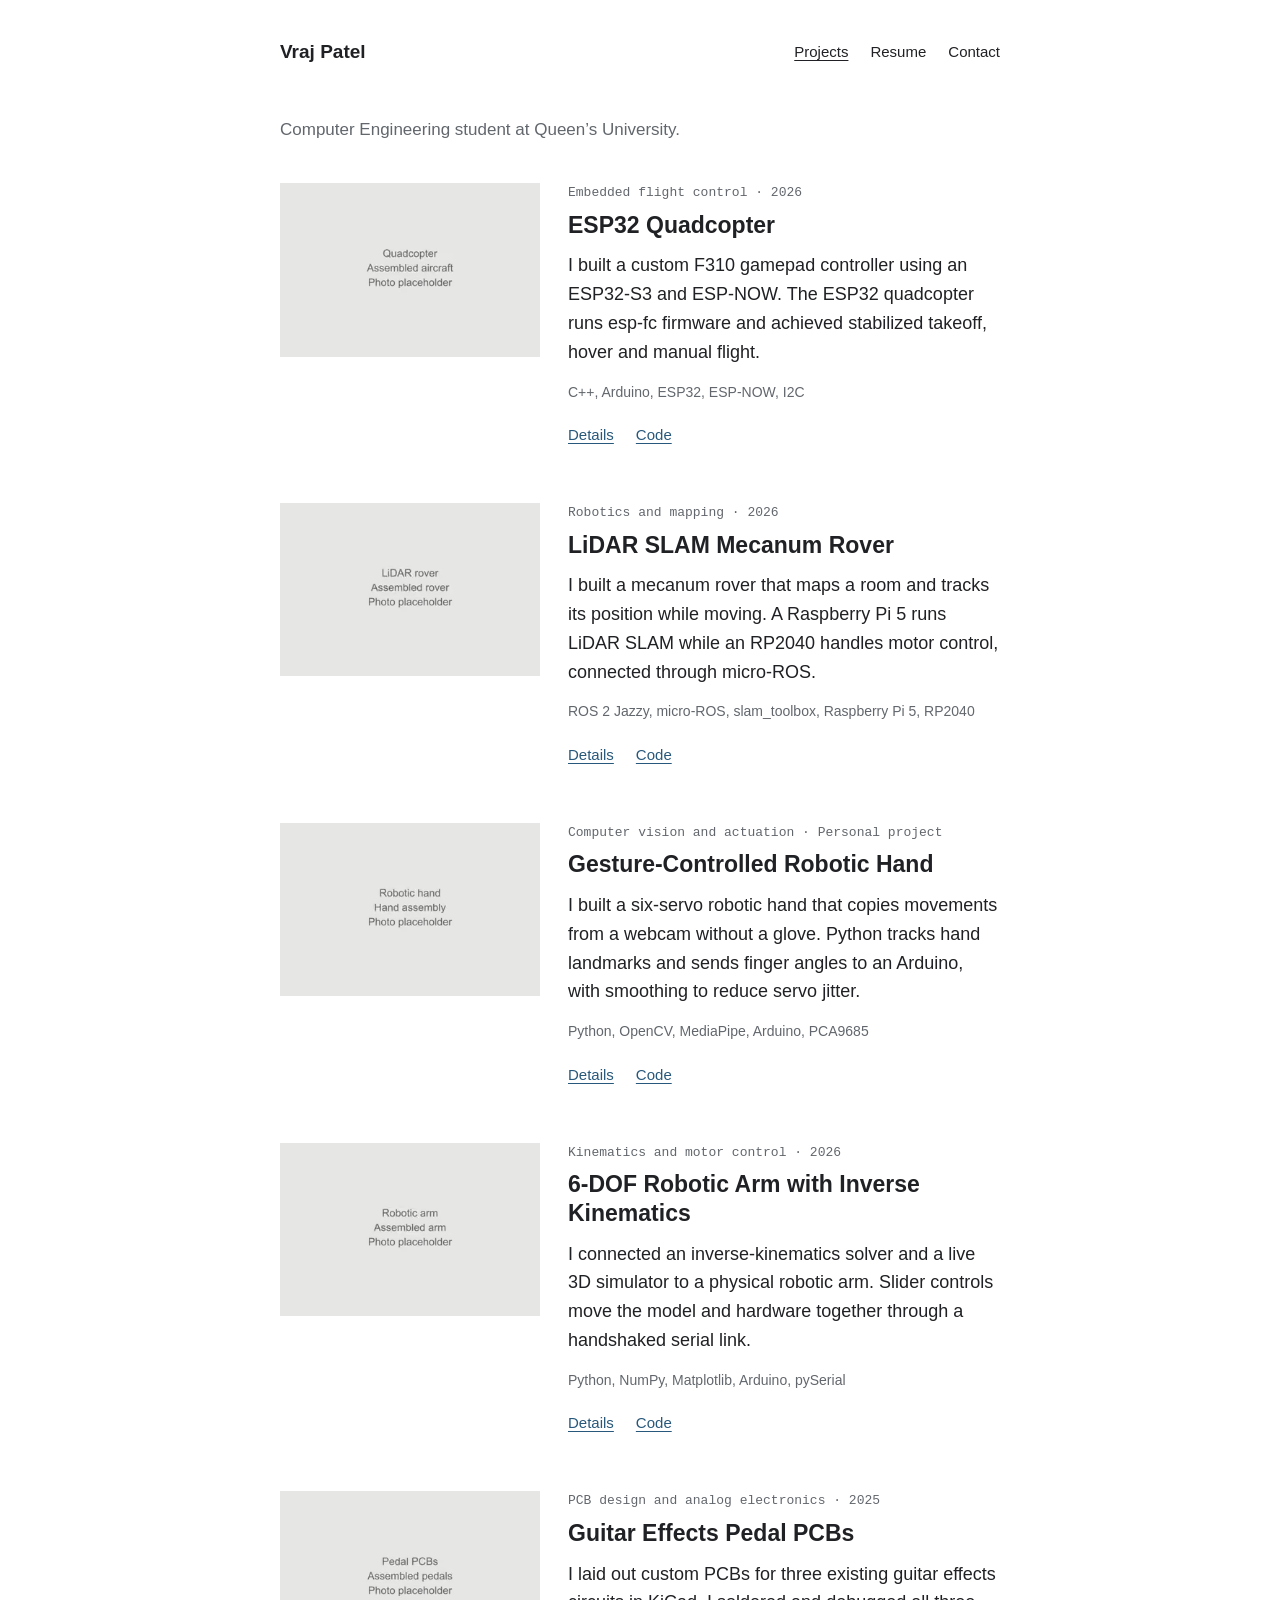
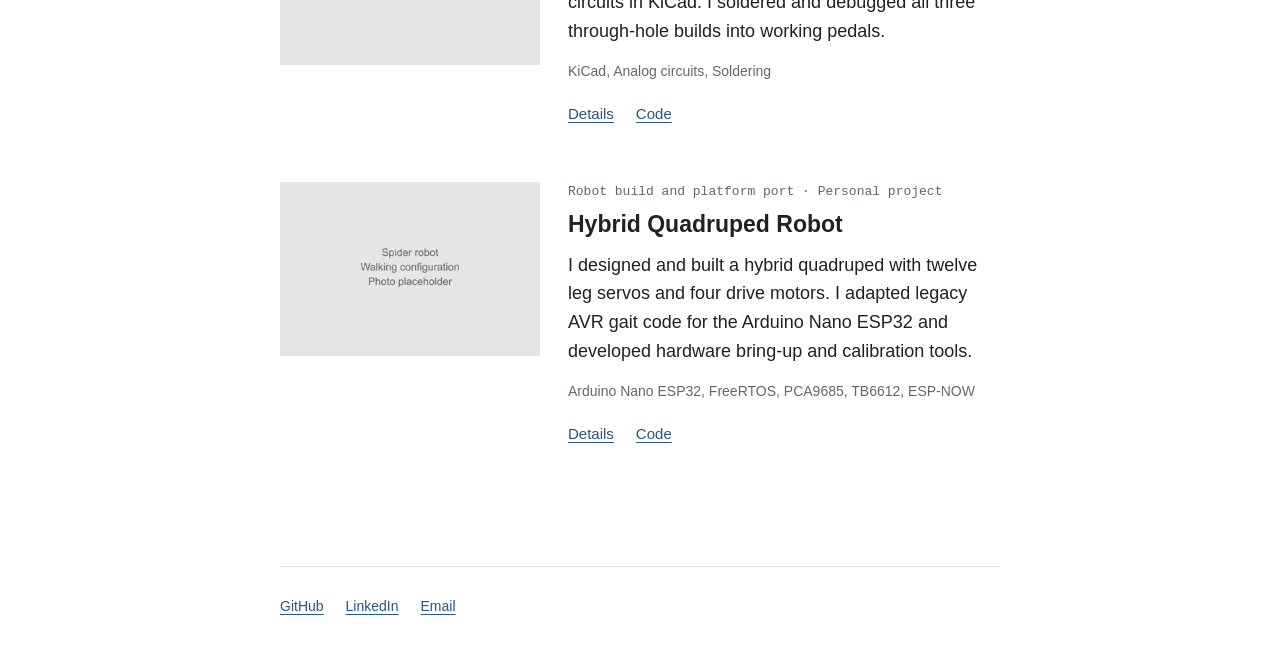
==== index.html @ 6860619d "Publish engineering portfolio and current public resume" ====
<!DOCTYPE html><html lang="en-CA"><head><meta charset="UTF-8"><meta name="viewport" content="width=device-width, initial-scale=1"><title>Projects — Vraj Patel</title><meta name="description" content="Engineering projects by Vraj Patel, a Computer Engineering student at Queen’s University: an ESP32 flight controller, LiDAR rover, robotic hand, arm and PCBs."><meta name="color-scheme" content="light"><meta name="theme-color" content="#ffffff"><link rel="canonical" href="https://originalgoodusername.github.io/"><link rel="icon" href="/favicon.svg" type="image/svg+xml"><meta property="og:type" content="website"><meta property="og:site_name" content="Vraj Patel"><meta property="og:title" content="Projects — Vraj Patel"><meta property="og:description" content="Engineering projects by Vraj Patel, a Computer Engineering student at Queen’s University: an ESP32 flight controller, LiDAR rover, robotic hand, arm and PCBs."><meta property="og:url" content="https://originalgoodusername.github.io/"><meta property="og:image" content="https://originalgoodusername.github.io/og.png"><meta property="og:image:width" content="1200"><meta property="og:image:height" content="630"><meta property="og:image:alt" content="Vraj Patel — engineering projects"><meta name="twitter:card" content="summary_large_image"><style>*{box-sizing:border-box}:root{color-scheme:light;--ink:#202124;--muted:#62676d;--link:#28587b;--line:#dedfe1}html{background:#fff}body{color:var(--ink);background:#fff;margin:0;font-family:-apple-system,BlinkMacSystemFont,Segoe UI,sans-serif;font-size:18px;line-height:1.6}h1,h2,h3,p,figure{margin:0}h1,h2,h3{font-weight:600;line-height:1.25}h1{font-size:30px}h2{font-size:24px}h3{font-size:20px}a{color:var(--link);text-underline-offset:.2em;text-decoration-thickness:1px}a:hover{text-decoration:underline}:focus-visible{outline:2px solid var(--link);outline-offset:4px}img,video,svg{max-width:100%;height:auto;display:block}button{font:inherit;cursor:pointer}.wrap{width:min(720px,100% - 40px);margin-inline:auto}.site-header{justify-content:space-between;align-items:center;gap:16px;padding-block:32px;display:flex}.name{color:var(--ink);white-space:nowrap;font-size:19px;font-weight:600;text-decoration:none}nav{gap:22px;display:flex}nav a{color:var(--ink);padding-block:8px;font-size:15px;text-decoration:none}nav a[aria-current]{text-decoration:underline}main{min-height:55vh}.intro{color:var(--muted);margin-block:12px 40px;font-size:17px}.category{color:var(--muted);font:13px/1.5 ui-monospace,SFMono-Regular,Consolas,monospace}.tools{color:var(--muted);font-size:14px;line-height:1.6}.link-list{flex-wrap:wrap;gap:8px 22px;margin:16px 0 0;padding:0;font-size:15px;list-style:none;display:flex}.link-list a{padding-block:4px;display:inline-block}.site-footer{border-top:1px solid var(--line);margin-top:64px;padding-block:24px 32px}.site-footer .link-list{margin:0;font-size:14px}.simple-page{padding-top:24px}.simple-page h1{margin-bottom:24px}.simple-page p+p{margin-top:16px}.project-header{margin-top:20px;margin-bottom:28px}.project-header .category{margin-top:12px}.project-cover{margin-bottom:36px}.project-cover img,.project-detail img{aspect-ratio:3/2;object-fit:cover;width:100%}.prose section{margin-top:32px}.prose h2{margin-bottom:12px;font-size:22px}.prose p+p{margin-top:16px}.project-detail,.project-bottom{margin-top:32px}.project-bottom p+p{margin-top:16px}.contact-list{margin:0;padding:0;list-style:none}.contact-list li+li{margin-top:16px}.contact-list a{overflow-wrap:anywhere}.skip-link{z-index:10;background:#fff;padding:8px 12px;position:fixed;top:-100px;left:12px}.skip-link:focus{top:8px}.sr-only{clip:rect(0,0,0,0);white-space:nowrap;border:0;width:1px;height:1px;padding:0;position:absolute;overflow:hidden}@media (width<=480px){body{font-size:17px}.site-header{gap:10px;padding-block:24px}nav{gap:14px}nav a{font-size:14px}.name{font-size:18px}h1{font-size:27px}}@media (width<=350px){.site-header{flex-wrap:wrap}}
.project-entry[data-astro-cid-y2vllrex]{gap:24px;padding-bottom:52px;display:grid}.project-entry[data-astro-cid-y2vllrex] img{aspect-ratio:3/2;object-fit:cover;width:100%}h2[data-astro-cid-y2vllrex]{margin-top:8px;font-size:23px}h2[data-astro-cid-y2vllrex] a[data-astro-cid-y2vllrex]{color:var(--ink);text-decoration:none}.description[data-astro-cid-y2vllrex]{margin-top:12px}.tools[data-astro-cid-y2vllrex]{margin-top:14px}@media (width>=760px){.project-entry[data-astro-cid-y2vllrex]{grid-template-columns:260px minmax(0,1fr);align-items:start;gap:28px}}
</style></head><body><a class="skip-link" href="#main">Skip to content</a><header class="site-header wrap"><a class="name" href="/">Vraj Patel</a><nav aria-label="Main navigation"><a href="/" aria-current="page">Projects</a><a href="/resume.pdf" aria-label="Resume (PDF)">Resume</a><a href="/contact/">Contact</a></nav></header><main id="main" class="wrap" tabindex="-1"><h1 class="sr-only">Projects</h1><p class="intro">Computer Engineering student at Queen’s University.</p><section aria-label="Engineering projects"><article class="project-entry" data-astro-cid-y2vllrex><picture data-astro-cid-y2vllrex="true"><source srcset="/_astro/cover.xEXewIMv_F6O52.avif 360w, /_astro/cover.xEXewIMv_ZX1Uw9.avif 600w, /_astro/cover.xEXewIMv_Z1ucxJ7.avif 900w, /_astro/cover.xEXewIMv_Z1UwIsV.avif 1200w" type="image/avif" sizes="(min-width: 760px) 260px, calc(100vw - 40px)"><source srcset="/_astro/cover.xEXewIMv_1SDtte.webp 360w, /_astro/cover.xEXewIMv_fuIR3.webp 600w, /_astro/cover.xEXewIMv_ZgESkU.webp 900w, /_astro/cover.xEXewIMv_lEM5C.webp 1200w" type="image/webp" sizes="(min-width: 760px) 260px, calc(100vw - 40px)"><img src="/_astro/cover.xEXewIMv_Z26FT4K.jpg" srcset="/_astro/cover.xEXewIMv_Z17uIzi.jpg 360w, /_astro/cover.xEXewIMv_2jxECs.jpg 600w, /_astro/cover.xEXewIMv_1Mn2pu.jpg 900w, /_astro/cover.xEXewIMv_Z1GqeWO.jpg 1200w" alt="Photo placeholder for the quadcopter assembled aircraft." sizes="(min-width: 760px) 260px, calc(100vw - 40px)" loading="eager" fetchpriority="high" data-astro-cid-y2vllrex="true" decoding="async" width="1800" height="1200"></picture><div data-astro-cid-y2vllrex><p class="category" data-astro-cid-y2vllrex>Embedded flight control · 2026</p><h2 data-astro-cid-y2vllrex><a href="/projects/quadcopter/" data-astro-cid-y2vllrex>ESP32 Quadcopter</a></h2><p class="description" data-astro-cid-y2vllrex>I built a custom F310 gamepad controller using an ESP32-S3 and ESP-NOW. The ESP32 quadcopter runs esp-fc firmware and achieved stabilized takeoff, hover and manual flight.</p><p class="tools" data-astro-cid-y2vllrex>C++, Arduino, ESP32, ESP-NOW, I2C</p><ul class="link-list" data-astro-cid-y2vllrex><li data-astro-cid-y2vllrex><a href="/projects/quadcopter/" aria-label="Details: ESP32 Quadcopter" data-astro-cid-y2vllrex>Details</a></li><li data-astro-cid-y2vllrex><a href="https://github.com/OriginalGoodUsername/esp32-quadcopter" data-astro-cid-y2vllrex>Code</a></li></ul></div></article><article class="project-entry" data-astro-cid-y2vllrex><picture data-astro-cid-y2vllrex="true"><source srcset="/_astro/cover.CMSlzIfq_ZuE9bm.avif 360w, /_astro/cover.CMSlzIfq_Z28MSMx.avif 600w, /_astro/cover.CMSlzIfq_2pdBNq.avif 900w, /_astro/cover.CMSlzIfq_2hbiJl.avif 1200w" type="image/avif" sizes="(min-width: 760px) 260px, calc(100vw - 40px)"><source srcset="/_astro/cover.CMSlzIfq_HRvcP.webp 360w, /_astro/cover.CMSlzIfq_ZUgeol.webp 600w, /_astro/cover.CMSlzIfq_Z1rqQBj.webp 900w, /_astro/cover.CMSlzIfq_ZvNjv2.webp 1200w" type="image/webp" sizes="(min-width: 760px) 260px, calc(100vw - 40px)"><img src="/_astro/cover.CMSlzIfq_26288w.jpg" srcset="/_astro/cover.CMSlzIfq_Z2igGPG.jpg 360w, /_astro/cover.CMSlzIfq_18LGm4.jpg 600w, /_astro/cover.CMSlzIfq_BB496.jpg 900w, /_astro/cover.CMSlzIfq_2vhMfs.jpg 1200w" alt="Photo placeholder for the assembled LiDAR rover." sizes="(min-width: 760px) 260px, calc(100vw - 40px)" loading="lazy" fetchpriority="auto" data-astro-cid-y2vllrex="true" decoding="async" width="1800" height="1200"></picture><div data-astro-cid-y2vllrex><p class="category" data-astro-cid-y2vllrex>Robotics and mapping · 2026</p><h2 data-astro-cid-y2vllrex><a href="/projects/lidar-rover/" data-astro-cid-y2vllrex>LiDAR SLAM Mecanum Rover</a></h2><p class="description" data-astro-cid-y2vllrex>I built a mecanum rover that maps a room and tracks its position while moving. A Raspberry Pi 5 runs LiDAR SLAM while an RP2040 handles motor control, connected through micro-ROS.</p><p class="tools" data-astro-cid-y2vllrex>ROS 2 Jazzy, micro-ROS, slam_toolbox, Raspberry Pi 5, RP2040</p><ul class="link-list" data-astro-cid-y2vllrex><li data-astro-cid-y2vllrex><a href="/projects/lidar-rover/" aria-label="Details: LiDAR SLAM Mecanum Rover" data-astro-cid-y2vllrex>Details</a></li><li data-astro-cid-y2vllrex><a href="https://github.com/OriginalGoodUsername/lidar-slam-mecanum-rover" data-astro-cid-y2vllrex>Code</a></li></ul></div></article><article class="project-entry" data-astro-cid-y2vllrex><picture data-astro-cid-y2vllrex="true"><source srcset="/_astro/cover.CqGEYqgi_oRj4t.avif 360w, /_astro/cover.CqGEYqgi_Z1egqwH.avif 600w, /_astro/cover.CqGEYqgi_Z1Kr3JF.avif 900w, /_astro/cover.CqGEYqgi_Zvc7l.avif 1200w" type="image/avif" sizes="(min-width: 760px) 260px, calc(100vw - 40px)"><source srcset="/_astro/cover.CqGEYqgi_1CoXsF.webp 360w, /_astro/cover.CqGEYqgi_ZIL8v.webp 600w, /_astro/cover.CqGEYqgi_ZwTolt.webp 900w, /_astro/cover.CqGEYqgi_2gGjrd.webp 1200w" type="image/webp" sizes="(min-width: 760px) 260px, calc(100vw - 40px)"><img src="/_astro/cover.CqGEYqgi_ZbEmIa.jpg" srcset="/_astro/cover.CqGEYqgi_Z1nJezQ.jpg 360w, /_astro/cover.CqGEYqgi_23j9BT.jpg 600w, /_astro/cover.CqGEYqgi_1w8woV.jpg 900w, /_astro/cover.CqGEYqgi_dAhnL.jpg 1200w" alt="Photo placeholder for the robotic hand assembly." sizes="(min-width: 760px) 260px, calc(100vw - 40px)" loading="lazy" fetchpriority="auto" data-astro-cid-y2vllrex="true" decoding="async" width="1800" height="1200"></picture><div data-astro-cid-y2vllrex><p class="category" data-astro-cid-y2vllrex>Computer vision and actuation · Personal project</p><h2 data-astro-cid-y2vllrex><a href="/projects/robotic-hand/" data-astro-cid-y2vllrex>Gesture-Controlled Robotic Hand</a></h2><p class="description" data-astro-cid-y2vllrex>I built a six-servo robotic hand that copies movements from a webcam without a glove. Python tracks hand landmarks and sends finger angles to an Arduino, with smoothing to reduce servo jitter.</p><p class="tools" data-astro-cid-y2vllrex>Python, OpenCV, MediaPipe, Arduino, PCA9685</p><ul class="link-list" data-astro-cid-y2vllrex><li data-astro-cid-y2vllrex><a href="/projects/robotic-hand/" aria-label="Details: Gesture-Controlled Robotic Hand" data-astro-cid-y2vllrex>Details</a></li><li data-astro-cid-y2vllrex><a href="https://github.com/OriginalGoodUsername/gesture-controlled-robotic-hand" data-astro-cid-y2vllrex>Code</a></li></ul></div></article><article class="project-entry" data-astro-cid-y2vllrex><picture data-astro-cid-y2vllrex="true"><source srcset="/_astro/cover.bcxu6qEL_1eduXu.avif 360w, /_astro/cover.bcxu6qEL_ZoUeCG.avif 600w, /_astro/cover.bcxu6qEL_ZV5QPE.avif 900w, /_astro/cover.bcxu6qEL_9g7Ju.avif 1200w" type="image/avif" sizes="(min-width: 760px) 260px, calc(100vw - 40px)"><source srcset="/_astro/cover.bcxu6qEL_2rKamG.webp 360w, /_astro/cover.bcxu6qEL_NBpKv.webp 600w, /_astro/cover.bcxu6qEL_hqMxx.webp 900w, /_astro/cover.bcxu6qEL_2qsDj3.webp 1200w" type="image/webp" sizes="(min-width: 760px) 260px, calc(100vw - 40px)"><img src="/_astro/cover.bcxu6qEL_Z1S2Qk.jpg" srcset="/_astro/cover.bcxu6qEL_Zyo2FP.jpg 360w, /_astro/cover.bcxu6qEL_Z2cwMi1.jpg 600w, /_astro/cover.bcxu6qEL_2ltIiW.jpg 900w, /_astro/cover.bcxu6qEL_nmBfB.jpg 1200w" alt="Photo placeholder for the assembled robotic arm." sizes="(min-width: 760px) 260px, calc(100vw - 40px)" loading="lazy" fetchpriority="auto" data-astro-cid-y2vllrex="true" decoding="async" width="1800" height="1200"></picture><div data-astro-cid-y2vllrex><p class="category" data-astro-cid-y2vllrex>Kinematics and motor control · 2026</p><h2 data-astro-cid-y2vllrex><a href="/projects/robotic-arm/" data-astro-cid-y2vllrex>6-DOF Robotic Arm with Inverse Kinematics</a></h2><p class="description" data-astro-cid-y2vllrex>I connected an inverse-kinematics solver and a live 3D simulator to a physical robotic arm. Slider controls move the model and hardware together through a handshaked serial link.</p><p class="tools" data-astro-cid-y2vllrex>Python, NumPy, Matplotlib, Arduino, pySerial</p><ul class="link-list" data-astro-cid-y2vllrex><li data-astro-cid-y2vllrex><a href="/projects/robotic-arm/" aria-label="Details: 6-DOF Robotic Arm with Inverse Kinematics" data-astro-cid-y2vllrex>Details</a></li><li data-astro-cid-y2vllrex><a href="https://github.com/OriginalGoodUsername/6dof-robotic-arm" data-astro-cid-y2vllrex>Code</a></li></ul></div></article><article class="project-entry" data-astro-cid-y2vllrex><picture data-astro-cid-y2vllrex="true"><source srcset="/_astro/cover.B2vKCpFu_Z1z1buW.avif 360w, /_astro/cover.B2vKCpFu_1R2cGN.avif 600w, /_astro/cover.B2vKCpFu_1kQztP.avif 900w, /_astro/cover.B2vKCpFu_ZpO0il.avif 1200w" type="image/avif" sizes="(min-width: 760px) 260px, calc(100vw - 40px)"><source srcset="/_astro/cover.B2vKCpFu_Zltw6K.webp 360w, /_astro/cover.B2vKCpFu_Z1YCgHV.webp 600w, /_astro/cover.B2vKCpFu_Z2vMSUT.webp 900w, /_astro/cover.B2vKCpFu_1Qnvgd.webp 1200w" type="image/webp" sizes="(min-width: 760px) 260px, calc(100vw - 40px)"><img src="/_astro/cover.B2vKCpFu_ZAXaTa.jpg" srcset="/_astro/cover.B2vKCpFu_1HyoDE.jpg 360w, /_astro/cover.B2vKCpFu_4pE2t.jpg 600w, /_astro/cover.B2vKCpFu_ZrJXau.jpg 900w, /_astro/cover.B2vKCpFu_ZbHvMe.jpg 1200w" alt="Photo placeholder for the assembled guitar effects pedals." sizes="(min-width: 760px) 260px, calc(100vw - 40px)" loading="lazy" fetchpriority="auto" data-astro-cid-y2vllrex="true" decoding="async" width="1800" height="1200"></picture><div data-astro-cid-y2vllrex><p class="category" data-astro-cid-y2vllrex>PCB design and analog electronics · 2025</p><h2 data-astro-cid-y2vllrex><a href="/projects/pedal-pcbs/" data-astro-cid-y2vllrex>Guitar Effects Pedal PCBs</a></h2><p class="description" data-astro-cid-y2vllrex>I laid out custom PCBs for three existing guitar effects circuits in KiCad. I soldered and debugged all three through-hole builds into working pedals.</p><p class="tools" data-astro-cid-y2vllrex>KiCad, Analog circuits, Soldering</p><ul class="link-list" data-astro-cid-y2vllrex><li data-astro-cid-y2vllrex><a href="/projects/pedal-pcbs/" aria-label="Details: Guitar Effects Pedal PCBs" data-astro-cid-y2vllrex>Details</a></li><li data-astro-cid-y2vllrex><a href="https://github.com/OriginalGoodUsername/guitar-effects-pedal-pcbs" data-astro-cid-y2vllrex>Code</a></li></ul></div></article><article class="project-entry" data-astro-cid-y2vllrex><picture data-astro-cid-y2vllrex="true"><source srcset="/_astro/cover.D2WF48aC_1Tuksg.avif 360w, /_astro/cover.D2WF48aC_glzQ5.avif 600w, /_astro/cover.D2WF48aC_ZfO2lS.avif 900w, /_astro/cover.D2WF48aC_M1cAD.avif 1200w" type="image/avif" sizes="(min-width: 760px) 260px, calc(100vw - 40px)"><source srcset="/_astro/cover.D2WF48aC_Z1Wa8Wt.webp 360w, /_astro/cover.D2WF48aC_1tSffh.webp 600w, /_astro/cover.D2WF48aC_WHC2j.webp 900w, /_astro/cover.D2WF48aC_Z20XpDJ.webp 1200w" type="image/webp" sizes="(min-width: 760px) 260px, calc(100vw - 40px)"><img src="/_astro/cover.D2WF48aC_AR1YO.jpg" srcset="/_astro/cover.D2WF48aC_6RLMV.jpg 360w, /_astro/cover.D2WF48aC_Z1wfWNf.jpg 600w, /_astro/cover.D2WF48aC_Z23qA1d.jpg 900w, /_astro/cover.D2WF48aC_117G6K.jpg 1200w" alt="Photo placeholder for the spider robot walking configuration." sizes="(min-width: 760px) 260px, calc(100vw - 40px)" loading="lazy" fetchpriority="auto" data-astro-cid-y2vllrex="true" decoding="async" width="1800" height="1200"></picture><div data-astro-cid-y2vllrex><p class="category" data-astro-cid-y2vllrex>Robot build and platform port · Personal project</p><h2 data-astro-cid-y2vllrex><a href="/projects/spider-robot/" data-astro-cid-y2vllrex>Hybrid Quadruped Robot</a></h2><p class="description" data-astro-cid-y2vllrex>I designed and built a hybrid quadruped with twelve leg servos and four drive motors. I adapted legacy AVR gait code for the Arduino Nano ESP32 and developed hardware bring-up and calibration tools.</p><p class="tools" data-astro-cid-y2vllrex>Arduino Nano ESP32, FreeRTOS, PCA9685, TB6612, ESP-NOW</p><ul class="link-list" data-astro-cid-y2vllrex><li data-astro-cid-y2vllrex><a href="/projects/spider-robot/" aria-label="Details: Hybrid Quadruped Robot" data-astro-cid-y2vllrex>Details</a></li><li data-astro-cid-y2vllrex><a href="https://github.com/OriginalGoodUsername/hybrid-quadruped-robot" data-astro-cid-y2vllrex>Code</a></li></ul></div></article></section></main><footer class="site-footer wrap"><ul class="link-list"><li><a href="https://github.com/OriginalGoodUsername">GitHub</a></li><li><a href="https://linkedin.com/in/vraj-patel-246a71277">LinkedIn</a></li><li><a href="mailto:patelvraj2020@gmail.com">Email</a></li></ul></footer></body></html>
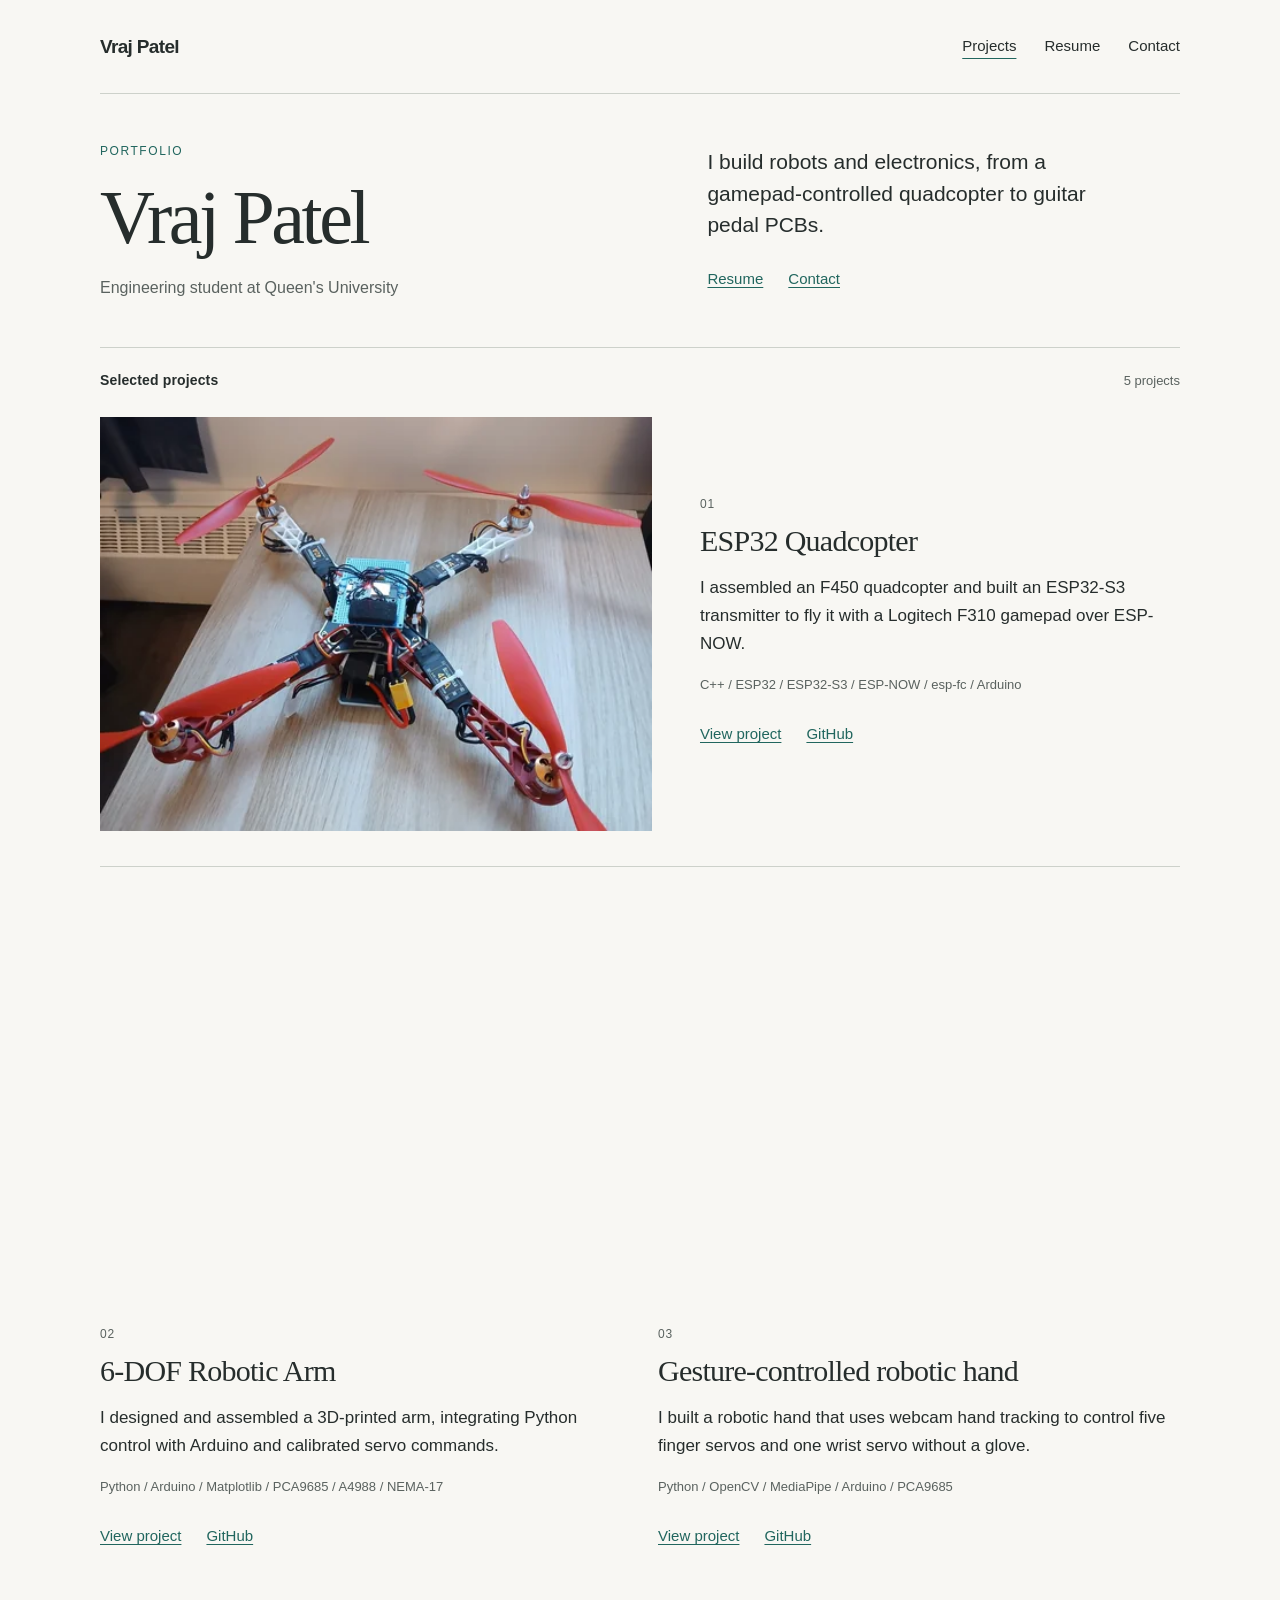
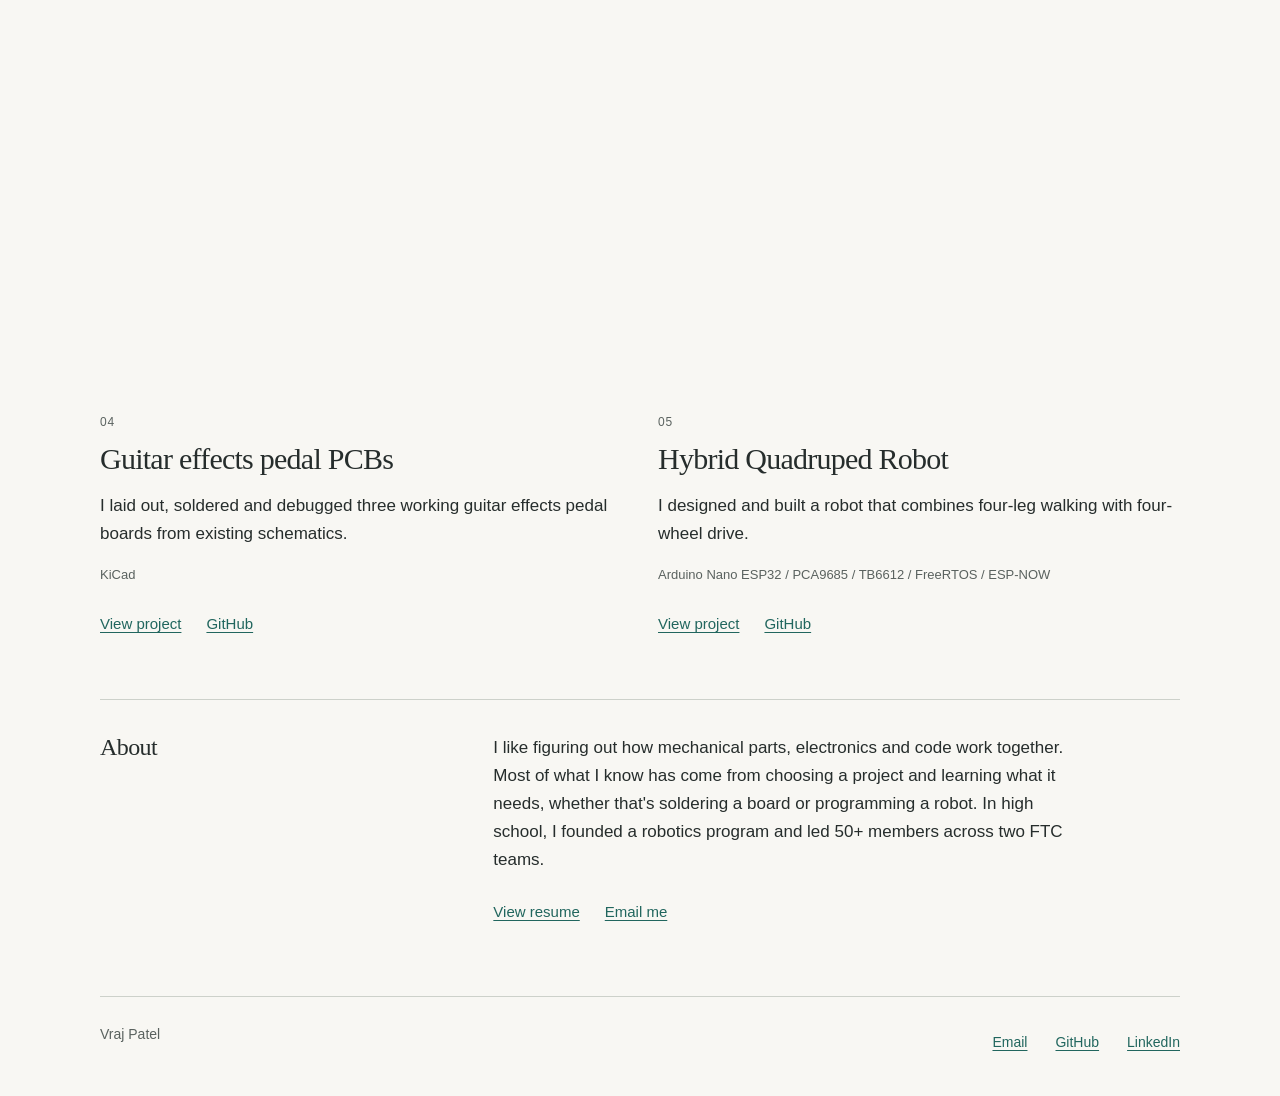
==== commit eff27380: "Rebuild engineering portfolio with project photographs and responsive pages" ====
--- a/index.html
+++ b/index.html
@@ -1,3 +1,78 @@
-<!DOCTYPE html><html lang="en-CA"><head><meta charset="UTF-8"><meta name="viewport" content="width=device-width, initial-scale=1"><title>Projects — Vraj Patel</title><meta name="description" content="Engineering projects by Vraj Patel, a Computer Engineering student at Queen’s University: an ESP32 flight controller, LiDAR rover, robotic hand, arm and PCBs."><meta name="color-scheme" content="light"><meta name="theme-color" content="#ffffff"><link rel="canonical" href="https://originalgoodusername.github.io/"><link rel="icon" href="/favicon.svg" type="image/svg+xml"><meta property="og:type" content="website"><meta property="og:site_name" content="Vraj Patel"><meta property="og:title" content="Projects — Vraj Patel"><meta property="og:description" content="Engineering projects by Vraj Patel, a Computer Engineering student at Queen’s University: an ESP32 flight controller, LiDAR rover, robotic hand, arm and PCBs."><meta property="og:url" content="https://originalgoodusername.github.io/"><meta property="og:image" content="https://originalgoodusername.github.io/og.png"><meta property="og:image:width" content="1200"><meta property="og:image:height" content="630"><meta property="og:image:alt" content="Vraj Patel — engineering projects"><meta name="twitter:card" content="summary_large_image"><style>*{box-sizing:border-box}:root{color-scheme:light;--ink:#202124;--muted:#62676d;--link:#28587b;--line:#dedfe1}html{background:#fff}body{color:var(--ink);background:#fff;margin:0;font-family:-apple-system,BlinkMacSystemFont,Segoe UI,sans-serif;font-size:18px;line-height:1.6}h1,h2,h3,p,figure{margin:0}h1,h2,h3{font-weight:600;line-height:1.25}h1{font-size:30px}h2{font-size:24px}h3{font-size:20px}a{color:var(--link);text-underline-offset:.2em;text-decoration-thickness:1px}a:hover{text-decoration:underline}:focus-visible{outline:2px solid var(--link);outline-offset:4px}img,video,svg{max-width:100%;height:auto;display:block}button{font:inherit;cursor:pointer}.wrap{width:min(720px,100% - 40px);margin-inline:auto}.site-header{justify-content:space-between;align-items:center;gap:16px;padding-block:32px;display:flex}.name{color:var(--ink);white-space:nowrap;font-size:19px;font-weight:600;text-decoration:none}nav{gap:22px;display:flex}nav a{color:var(--ink);padding-block:8px;font-size:15px;text-decoration:none}nav a[aria-current]{text-decoration:underline}main{min-height:55vh}.intro{color:var(--muted);margin-block:12px 40px;font-size:17px}.category{color:var(--muted);font:13px/1.5 ui-monospace,SFMono-Regular,Consolas,monospace}.tools{color:var(--muted);font-size:14px;line-height:1.6}.link-list{flex-wrap:wrap;gap:8px 22px;margin:16px 0 0;padding:0;font-size:15px;list-style:none;display:flex}.link-list a{padding-block:4px;display:inline-block}.site-footer{border-top:1px solid var(--line);margin-top:64px;padding-block:24px 32px}.site-footer .link-list{margin:0;font-size:14px}.simple-page{padding-top:24px}.simple-page h1{margin-bottom:24px}.simple-page p+p{margin-top:16px}.project-header{margin-top:20px;margin-bottom:28px}.project-header .category{margin-top:12px}.project-cover{margin-bottom:36px}.project-cover img,.project-detail img{aspect-ratio:3/2;object-fit:cover;width:100%}.prose section{margin-top:32px}.prose h2{margin-bottom:12px;font-size:22px}.prose p+p{margin-top:16px}.project-detail,.project-bottom{margin-top:32px}.project-bottom p+p{margin-top:16px}.contact-list{margin:0;padding:0;list-style:none}.contact-list li+li{margin-top:16px}.contact-list a{overflow-wrap:anywhere}.skip-link{z-index:10;background:#fff;padding:8px 12px;position:fixed;top:-100px;left:12px}.skip-link:focus{top:8px}.sr-only{clip:rect(0,0,0,0);white-space:nowrap;border:0;width:1px;height:1px;padding:0;position:absolute;overflow:hidden}@media (width<=480px){body{font-size:17px}.site-header{gap:10px;padding-block:24px}nav{gap:14px}nav a{font-size:14px}.name{font-size:18px}h1{font-size:27px}}@media (width<=350px){.site-header{flex-wrap:wrap}}
-.project-entry[data-astro-cid-y2vllrex]{gap:24px;padding-bottom:52px;display:grid}.project-entry[data-astro-cid-y2vllrex] img{aspect-ratio:3/2;object-fit:cover;width:100%}h2[data-astro-cid-y2vllrex]{margin-top:8px;font-size:23px}h2[data-astro-cid-y2vllrex] a[data-astro-cid-y2vllrex]{color:var(--ink);text-decoration:none}.description[data-astro-cid-y2vllrex]{margin-top:12px}.tools[data-astro-cid-y2vllrex]{margin-top:14px}@media (width>=760px){.project-entry[data-astro-cid-y2vllrex]{grid-template-columns:260px minmax(0,1fr);align-items:start;gap:28px}}
-</style></head><body><a class="skip-link" href="#main">Skip to content</a><header class="site-header wrap"><a class="name" href="/">Vraj Patel</a><nav aria-label="Main navigation"><a href="/" aria-current="page">Projects</a><a href="/resume.pdf" aria-label="Resume (PDF)">Resume</a><a href="/contact/">Contact</a></nav></header><main id="main" class="wrap" tabindex="-1"><h1 class="sr-only">Projects</h1><p class="intro">Computer Engineering student at Queen’s University.</p><section aria-label="Engineering projects"><article class="project-entry" data-astro-cid-y2vllrex><picture data-astro-cid-y2vllrex="true"><source srcset="/_astro/cover.xEXewIMv_F6O52.avif 360w, /_astro/cover.xEXewIMv_ZX1Uw9.avif 600w, /_astro/cover.xEXewIMv_Z1ucxJ7.avif 900w, /_astro/cover.xEXewIMv_Z1UwIsV.avif 1200w" type="image/avif" sizes="(min-width: 760px) 260px, calc(100vw - 40px)"><source srcset="/_astro/cover.xEXewIMv_1SDtte.webp 360w, /_astro/cover.xEXewIMv_fuIR3.webp 600w, /_astro/cover.xEXewIMv_ZgESkU.webp 900w, /_astro/cover.xEXewIMv_lEM5C.webp 1200w" type="image/webp" sizes="(min-width: 760px) 260px, calc(100vw - 40px)"><img src="/_astro/cover.xEXewIMv_Z26FT4K.jpg" srcset="/_astro/cover.xEXewIMv_Z17uIzi.jpg 360w, /_astro/cover.xEXewIMv_2jxECs.jpg 600w, /_astro/cover.xEXewIMv_1Mn2pu.jpg 900w, /_astro/cover.xEXewIMv_Z1GqeWO.jpg 1200w" alt="Photo placeholder for the quadcopter assembled aircraft." sizes="(min-width: 760px) 260px, calc(100vw - 40px)" loading="eager" fetchpriority="high" data-astro-cid-y2vllrex="true" decoding="async" width="1800" height="1200"></picture><div data-astro-cid-y2vllrex><p class="category" data-astro-cid-y2vllrex>Embedded flight control · 2026</p><h2 data-astro-cid-y2vllrex><a href="/projects/quadcopter/" data-astro-cid-y2vllrex>ESP32 Quadcopter</a></h2><p class="description" data-astro-cid-y2vllrex>I built a custom F310 gamepad controller using an ESP32-S3 and ESP-NOW. The ESP32 quadcopter runs esp-fc firmware and achieved stabilized takeoff, hover and manual flight.</p><p class="tools" data-astro-cid-y2vllrex>C++, Arduino, ESP32, ESP-NOW, I2C</p><ul class="link-list" data-astro-cid-y2vllrex><li data-astro-cid-y2vllrex><a href="/projects/quadcopter/" aria-label="Details: ESP32 Quadcopter" data-astro-cid-y2vllrex>Details</a></li><li data-astro-cid-y2vllrex><a href="https://github.com/OriginalGoodUsername/esp32-quadcopter" data-astro-cid-y2vllrex>Code</a></li></ul></div></article><article class="project-entry" data-astro-cid-y2vllrex><picture data-astro-cid-y2vllrex="true"><source srcset="/_astro/cover.CMSlzIfq_ZuE9bm.avif 360w, /_astro/cover.CMSlzIfq_Z28MSMx.avif 600w, /_astro/cover.CMSlzIfq_2pdBNq.avif 900w, /_astro/cover.CMSlzIfq_2hbiJl.avif 1200w" type="image/avif" sizes="(min-width: 760px) 260px, calc(100vw - 40px)"><source srcset="/_astro/cover.CMSlzIfq_HRvcP.webp 360w, /_astro/cover.CMSlzIfq_ZUgeol.webp 600w, /_astro/cover.CMSlzIfq_Z1rqQBj.webp 900w, /_astro/cover.CMSlzIfq_ZvNjv2.webp 1200w" type="image/webp" sizes="(min-width: 760px) 260px, calc(100vw - 40px)"><img src="/_astro/cover.CMSlzIfq_26288w.jpg" srcset="/_astro/cover.CMSlzIfq_Z2igGPG.jpg 360w, /_astro/cover.CMSlzIfq_18LGm4.jpg 600w, /_astro/cover.CMSlzIfq_BB496.jpg 900w, /_astro/cover.CMSlzIfq_2vhMfs.jpg 1200w" alt="Photo placeholder for the assembled LiDAR rover." sizes="(min-width: 760px) 260px, calc(100vw - 40px)" loading="lazy" fetchpriority="auto" data-astro-cid-y2vllrex="true" decoding="async" width="1800" height="1200"></picture><div data-astro-cid-y2vllrex><p class="category" data-astro-cid-y2vllrex>Robotics and mapping · 2026</p><h2 data-astro-cid-y2vllrex><a href="/projects/lidar-rover/" data-astro-cid-y2vllrex>LiDAR SLAM Mecanum Rover</a></h2><p class="description" data-astro-cid-y2vllrex>I built a mecanum rover that maps a room and tracks its position while moving. A Raspberry Pi 5 runs LiDAR SLAM while an RP2040 handles motor control, connected through micro-ROS.</p><p class="tools" data-astro-cid-y2vllrex>ROS 2 Jazzy, micro-ROS, slam_toolbox, Raspberry Pi 5, RP2040</p><ul class="link-list" data-astro-cid-y2vllrex><li data-astro-cid-y2vllrex><a href="/projects/lidar-rover/" aria-label="Details: LiDAR SLAM Mecanum Rover" data-astro-cid-y2vllrex>Details</a></li><li data-astro-cid-y2vllrex><a href="https://github.com/OriginalGoodUsername/lidar-slam-mecanum-rover" data-astro-cid-y2vllrex>Code</a></li></ul></div></article><article class="project-entry" data-astro-cid-y2vllrex><picture data-astro-cid-y2vllrex="true"><source srcset="/_astro/cover.CqGEYqgi_oRj4t.avif 360w, /_astro/cover.CqGEYqgi_Z1egqwH.avif 600w, /_astro/cover.CqGEYqgi_Z1Kr3JF.avif 900w, /_astro/cover.CqGEYqgi_Zvc7l.avif 1200w" type="image/avif" sizes="(min-width: 760px) 260px, calc(100vw - 40px)"><source srcset="/_astro/cover.CqGEYqgi_1CoXsF.webp 360w, /_astro/cover.CqGEYqgi_ZIL8v.webp 600w, /_astro/cover.CqGEYqgi_ZwTolt.webp 900w, /_astro/cover.CqGEYqgi_2gGjrd.webp 1200w" type="image/webp" sizes="(min-width: 760px) 260px, calc(100vw - 40px)"><img src="/_astro/cover.CqGEYqgi_ZbEmIa.jpg" srcset="/_astro/cover.CqGEYqgi_Z1nJezQ.jpg 360w, /_astro/cover.CqGEYqgi_23j9BT.jpg 600w, /_astro/cover.CqGEYqgi_1w8woV.jpg 900w, /_astro/cover.CqGEYqgi_dAhnL.jpg 1200w" alt="Photo placeholder for the robotic hand assembly." sizes="(min-width: 760px) 260px, calc(100vw - 40px)" loading="lazy" fetchpriority="auto" data-astro-cid-y2vllrex="true" decoding="async" width="1800" height="1200"></picture><div data-astro-cid-y2vllrex><p class="category" data-astro-cid-y2vllrex>Computer vision and actuation · Personal project</p><h2 data-astro-cid-y2vllrex><a href="/projects/robotic-hand/" data-astro-cid-y2vllrex>Gesture-Controlled Robotic Hand</a></h2><p class="description" data-astro-cid-y2vllrex>I built a six-servo robotic hand that copies movements from a webcam without a glove. Python tracks hand landmarks and sends finger angles to an Arduino, with smoothing to reduce servo jitter.</p><p class="tools" data-astro-cid-y2vllrex>Python, OpenCV, MediaPipe, Arduino, PCA9685</p><ul class="link-list" data-astro-cid-y2vllrex><li data-astro-cid-y2vllrex><a href="/projects/robotic-hand/" aria-label="Details: Gesture-Controlled Robotic Hand" data-astro-cid-y2vllrex>Details</a></li><li data-astro-cid-y2vllrex><a href="https://github.com/OriginalGoodUsername/gesture-controlled-robotic-hand" data-astro-cid-y2vllrex>Code</a></li></ul></div></article><article class="project-entry" data-astro-cid-y2vllrex><picture data-astro-cid-y2vllrex="true"><source srcset="/_astro/cover.bcxu6qEL_1eduXu.avif 360w, /_astro/cover.bcxu6qEL_ZoUeCG.avif 600w, /_astro/cover.bcxu6qEL_ZV5QPE.avif 900w, /_astro/cover.bcxu6qEL_9g7Ju.avif 1200w" type="image/avif" sizes="(min-width: 760px) 260px, calc(100vw - 40px)"><source srcset="/_astro/cover.bcxu6qEL_2rKamG.webp 360w, /_astro/cover.bcxu6qEL_NBpKv.webp 600w, /_astro/cover.bcxu6qEL_hqMxx.webp 900w, /_astro/cover.bcxu6qEL_2qsDj3.webp 1200w" type="image/webp" sizes="(min-width: 760px) 260px, calc(100vw - 40px)"><img src="/_astro/cover.bcxu6qEL_Z1S2Qk.jpg" srcset="/_astro/cover.bcxu6qEL_Zyo2FP.jpg 360w, /_astro/cover.bcxu6qEL_Z2cwMi1.jpg 600w, /_astro/cover.bcxu6qEL_2ltIiW.jpg 900w, /_astro/cover.bcxu6qEL_nmBfB.jpg 1200w" alt="Photo placeholder for the assembled robotic arm." sizes="(min-width: 760px) 260px, calc(100vw - 40px)" loading="lazy" fetchpriority="auto" data-astro-cid-y2vllrex="true" decoding="async" width="1800" height="1200"></picture><div data-astro-cid-y2vllrex><p class="category" data-astro-cid-y2vllrex>Kinematics and motor control · 2026</p><h2 data-astro-cid-y2vllrex><a href="/projects/robotic-arm/" data-astro-cid-y2vllrex>6-DOF Robotic Arm with Inverse Kinematics</a></h2><p class="description" data-astro-cid-y2vllrex>I connected an inverse-kinematics solver and a live 3D simulator to a physical robotic arm. Slider controls move the model and hardware together through a handshaked serial link.</p><p class="tools" data-astro-cid-y2vllrex>Python, NumPy, Matplotlib, Arduino, pySerial</p><ul class="link-list" data-astro-cid-y2vllrex><li data-astro-cid-y2vllrex><a href="/projects/robotic-arm/" aria-label="Details: 6-DOF Robotic Arm with Inverse Kinematics" data-astro-cid-y2vllrex>Details</a></li><li data-astro-cid-y2vllrex><a href="https://github.com/OriginalGoodUsername/6dof-robotic-arm" data-astro-cid-y2vllrex>Code</a></li></ul></div></article><article class="project-entry" data-astro-cid-y2vllrex><picture data-astro-cid-y2vllrex="true"><source srcset="/_astro/cover.B2vKCpFu_Z1z1buW.avif 360w, /_astro/cover.B2vKCpFu_1R2cGN.avif 600w, /_astro/cover.B2vKCpFu_1kQztP.avif 900w, /_astro/cover.B2vKCpFu_ZpO0il.avif 1200w" type="image/avif" sizes="(min-width: 760px) 260px, calc(100vw - 40px)"><source srcset="/_astro/cover.B2vKCpFu_Zltw6K.webp 360w, /_astro/cover.B2vKCpFu_Z1YCgHV.webp 600w, /_astro/cover.B2vKCpFu_Z2vMSUT.webp 900w, /_astro/cover.B2vKCpFu_1Qnvgd.webp 1200w" type="image/webp" sizes="(min-width: 760px) 260px, calc(100vw - 40px)"><img src="/_astro/cover.B2vKCpFu_ZAXaTa.jpg" srcset="/_astro/cover.B2vKCpFu_1HyoDE.jpg 360w, /_astro/cover.B2vKCpFu_4pE2t.jpg 600w, /_astro/cover.B2vKCpFu_ZrJXau.jpg 900w, /_astro/cover.B2vKCpFu_ZbHvMe.jpg 1200w" alt="Photo placeholder for the assembled guitar effects pedals." sizes="(min-width: 760px) 260px, calc(100vw - 40px)" loading="lazy" fetchpriority="auto" data-astro-cid-y2vllrex="true" decoding="async" width="1800" height="1200"></picture><div data-astro-cid-y2vllrex><p class="category" data-astro-cid-y2vllrex>PCB design and analog electronics · 2025</p><h2 data-astro-cid-y2vllrex><a href="/projects/pedal-pcbs/" data-astro-cid-y2vllrex>Guitar Effects Pedal PCBs</a></h2><p class="description" data-astro-cid-y2vllrex>I laid out custom PCBs for three existing guitar effects circuits in KiCad. I soldered and debugged all three through-hole builds into working pedals.</p><p class="tools" data-astro-cid-y2vllrex>KiCad, Analog circuits, Soldering</p><ul class="link-list" data-astro-cid-y2vllrex><li data-astro-cid-y2vllrex><a href="/projects/pedal-pcbs/" aria-label="Details: Guitar Effects Pedal PCBs" data-astro-cid-y2vllrex>Details</a></li><li data-astro-cid-y2vllrex><a href="https://github.com/OriginalGoodUsername/guitar-effects-pedal-pcbs" data-astro-cid-y2vllrex>Code</a></li></ul></div></article><article class="project-entry" data-astro-cid-y2vllrex><picture data-astro-cid-y2vllrex="true"><source srcset="/_astro/cover.D2WF48aC_1Tuksg.avif 360w, /_astro/cover.D2WF48aC_glzQ5.avif 600w, /_astro/cover.D2WF48aC_ZfO2lS.avif 900w, /_astro/cover.D2WF48aC_M1cAD.avif 1200w" type="image/avif" sizes="(min-width: 760px) 260px, calc(100vw - 40px)"><source srcset="/_astro/cover.D2WF48aC_Z1Wa8Wt.webp 360w, /_astro/cover.D2WF48aC_1tSffh.webp 600w, /_astro/cover.D2WF48aC_WHC2j.webp 900w, /_astro/cover.D2WF48aC_Z20XpDJ.webp 1200w" type="image/webp" sizes="(min-width: 760px) 260px, calc(100vw - 40px)"><img src="/_astro/cover.D2WF48aC_AR1YO.jpg" srcset="/_astro/cover.D2WF48aC_6RLMV.jpg 360w, /_astro/cover.D2WF48aC_Z1wfWNf.jpg 600w, /_astro/cover.D2WF48aC_Z23qA1d.jpg 900w, /_astro/cover.D2WF48aC_117G6K.jpg 1200w" alt="Photo placeholder for the spider robot walking configuration." sizes="(min-width: 760px) 260px, calc(100vw - 40px)" loading="lazy" fetchpriority="auto" data-astro-cid-y2vllrex="true" decoding="async" width="1800" height="1200"></picture><div data-astro-cid-y2vllrex><p class="category" data-astro-cid-y2vllrex>Robot build and platform port · Personal project</p><h2 data-astro-cid-y2vllrex><a href="/projects/spider-robot/" data-astro-cid-y2vllrex>Hybrid Quadruped Robot</a></h2><p class="description" data-astro-cid-y2vllrex>I designed and built a hybrid quadruped with twelve leg servos and four drive motors. I adapted legacy AVR gait code for the Arduino Nano ESP32 and developed hardware bring-up and calibration tools.</p><p class="tools" data-astro-cid-y2vllrex>Arduino Nano ESP32, FreeRTOS, PCA9685, TB6612, ESP-NOW</p><ul class="link-list" data-astro-cid-y2vllrex><li data-astro-cid-y2vllrex><a href="/projects/spider-robot/" aria-label="Details: Hybrid Quadruped Robot" data-astro-cid-y2vllrex>Details</a></li><li data-astro-cid-y2vllrex><a href="https://github.com/OriginalGoodUsername/hybrid-quadruped-robot" data-astro-cid-y2vllrex>Code</a></li></ul></div></article></section></main><footer class="site-footer wrap"><ul class="link-list"><li><a href="https://github.com/OriginalGoodUsername">GitHub</a></li><li><a href="https://linkedin.com/in/vraj-patel-246a71277">LinkedIn</a></li><li><a href="mailto:patelvraj2020@gmail.com">Email</a></li></ul></footer></body></html>+<!doctype html>
+<html lang="en">
+<head>
+<meta charset="utf-8">
+<meta name="viewport" content="width=device-width, initial-scale=1">
+<title>Vraj Patel | Engineering portfolio</title>
+<meta name="description" content="I build robots and electronics, from a gamepad-controlled quadcopter to guitar pedal PCBs.">
+<link rel="canonical" href="https://originalgoodusername.github.io/">
+<meta name="theme-color" content="#f8f7f3">
+<meta property="og:type" content="website">
+<meta property="og:site_name" content="Vraj Patel">
+<meta property="og:title" content="Vraj Patel | Engineering portfolio">
+<meta property="og:description" content="I build robots and electronics, from a gamepad-controlled quadcopter to guitar pedal PCBs.">
+<meta property="og:url" content="https://originalgoodusername.github.io/">
+<meta property="og:image" content="https://originalgoodusername.github.io/media/social.jpg">
+<meta property="og:image:width" content="1200">
+<meta property="og:image:height" content="900">
+<meta property="og:image:alt" content="Overhead view of a quadcopter with red propellers, red and white arms, and exposed central electronics on a table.">
+<meta name="twitter:card" content="summary_large_image">
+<meta name="twitter:title" content="Vraj Patel | Engineering portfolio">
+<meta name="twitter:description" content="I build robots and electronics, from a gamepad-controlled quadcopter to guitar pedal PCBs.">
+<meta name="twitter:image" content="https://originalgoodusername.github.io/media/social.jpg">
+<meta name="twitter:image:alt" content="Overhead view of a quadcopter with red propellers, red and white arms, and exposed central electronics on a table.">
+<link rel="icon" href="/favicon.svg" type="image/svg+xml">
+<link rel="stylesheet" href="/styles.css">
+</head>
+<body>
+<a class="skip-link" href="#main">Skip to content</a>
+<header class="site-header wrap">
+<a href="/" class="wordmark">Vraj Patel</a>
+<nav aria-label="Main navigation"><a href="/#projects" aria-current="page">Projects</a><a href="/resume/">Resume</a><a href="/contact/">Contact</a></nav>
+</header>
+<main id="main" class="wrap" tabindex="-1"><section class="intro" aria-labelledby="name"><div><p class="eyebrow">Portfolio</p>
+<h1 id="name">Vraj Patel</h1><p class="role">Engineering student at Queen&#x27;s University</p></div>
+<div class="intro-copy"><p>I build robots and electronics, from a gamepad-controlled quadcopter to guitar pedal PCBs.</p><div class="text-links"><a href="/resume/">Resume</a><a href="/contact/">Contact</a></div></div></section>
+<section id="projects" aria-labelledby="projects-title"><div class="section-heading"><h2 id="projects-title">Selected projects</h2><span>5 projects</span></div>
+<div class="project-grid"><article class="project-card featured">
+<a class="photo-link" href="/projects/quadcopter/" aria-label="View project: ESP32 Quadcopter">
+<img src="/media/photo_02-800.webp" srcset="/media/photo_02-480.webp 480w, /media/photo_02-800.webp 800w, /media/photo_02-1200.webp 1200w, /media/photo_02.webp 1600w" sizes="(max-width: 700px) calc(100vw - 40px), (max-width: 1160px) calc((100vw - 80px) / 2), 540px" width="1600" height="1200" alt="Overhead view of a quadcopter with red propellers, red and white arms, and exposed central electronics on a table." loading="eager" fetchpriority="high" decoding="async"></a>
+<div class="project-info"><span class="project-number" aria-hidden="true">01</span>
+<h3><a href="/projects/quadcopter/">ESP32 Quadcopter</a></h3><p>I assembled an F450 quadcopter and built an ESP32-S3 transmitter to fly it with a Logitech F310 gamepad over ESP-NOW.</p>
+<p class="tools-line">C++ / ESP32 / ESP32-S3 / ESP-NOW / esp-fc / Arduino</p>
+<div class="text-links"><a href="/projects/quadcopter/" aria-label="View project: ESP32 Quadcopter">View project</a><a href="https://github.com/OriginalGoodUsername/esp32-quadcopter" aria-label="ESP32 Quadcopter on GitHub">GitHub</a></div>
+</div></article><article class="project-card ">
+<a class="photo-link" href="/projects/robotic-arm/" aria-label="View project: 6-DOF Robotic Arm">
+<img src="/media/photo_10-800.webp" srcset="/media/photo_10-480.webp 480w, /media/photo_10-800.webp 800w, /media/photo_10-1200.webp 1200w, /media/photo_10.webp 1600w" sizes="(max-width: 700px) calc(100vw - 40px), (max-width: 1160px) calc((100vw - 80px) / 2), 540px" width="1600" height="1200" alt="Assembled blue robotic arm on a black base, with its gripper holding a black object and wired electronics alongside." loading="lazy" decoding="async"></a>
+<div class="project-info"><span class="project-number" aria-hidden="true">02</span>
+<h3><a href="/projects/robotic-arm/">6-DOF Robotic Arm</a></h3><p>I designed and assembled a 3D-printed arm, integrating Python control with Arduino and calibrated servo commands.</p>
+<p class="tools-line">Python / Arduino / Matplotlib / PCA9685 / A4988 / NEMA-17</p>
+<div class="text-links"><a href="/projects/robotic-arm/" aria-label="View project: 6-DOF Robotic Arm">View project</a><a href="https://github.com/OriginalGoodUsername/6dof-robotic-arm" aria-label="6-DOF Robotic Arm on GitHub">GitHub</a></div>
+</div></article><article class="project-card ">
+<a class="photo-link" href="/projects/robotic-hand/" aria-label="View project: Gesture-controlled robotic hand">
+<img src="/media/photo_12-800.webp" srcset="/media/photo_12-480.webp 480w, /media/photo_12-800.webp 800w, /media/photo_12-1200.webp 1200w, /media/photo_12.webp 1600w" sizes="(max-width: 700px) calc(100vw - 40px), (max-width: 1160px) calc((100vw - 80px) / 2), 540px" width="1600" height="1200" alt="Purple robotic hand with exposed wiring beside a laptop showing a webcam hand view overlaid with landmark dots and lines." loading="lazy" decoding="async"></a>
+<div class="project-info"><span class="project-number" aria-hidden="true">03</span>
+<h3><a href="/projects/robotic-hand/">Gesture-controlled robotic hand</a></h3><p>I built a robotic hand that uses webcam hand tracking to control five finger servos and one wrist servo without a glove.</p>
+<p class="tools-line">Python / OpenCV / MediaPipe / Arduino / PCA9685</p>
+<div class="text-links"><a href="/projects/robotic-hand/" aria-label="View project: Gesture-controlled robotic hand">View project</a><a href="https://github.com/OriginalGoodUsername/gesture-controlled-robotic-hand" aria-label="Gesture-controlled robotic hand on GitHub">GitHub</a></div>
+</div></article><article class="project-card ">
+<a class="photo-link" href="/projects/pedal-pcbs/" aria-label="View project: Guitar effects pedal PCBs">
+<img src="/media/photo_05-800.webp" srcset="/media/photo_05-480.webp 480w, /media/photo_05-800.webp 800w, /media/photo_05-1200.webp 1200w, /media/photo_05.webp 1600w" sizes="(max-width: 700px) calc(100vw - 40px), (max-width: 1160px) calc((100vw - 80px) / 2), 540px" width="1600" height="1200" alt="Populated DS-1 and Big Muff Pi boards on a work mat, with the smaller LPB-1 held above them and wired potentiometers attached." loading="lazy" decoding="async"></a>
+<div class="project-info"><span class="project-number" aria-hidden="true">04</span>
+<h3><a href="/projects/pedal-pcbs/">Guitar effects pedal PCBs</a></h3><p>I laid out, soldered and debugged three working guitar effects pedal boards from existing schematics.</p>
+<p class="tools-line">KiCad</p>
+<div class="text-links"><a href="/projects/pedal-pcbs/" aria-label="View project: Guitar effects pedal PCBs">View project</a><a href="https://github.com/OriginalGoodUsername/guitar-effects-pedal-pcbs" aria-label="Guitar effects pedal PCBs on GitHub">GitHub</a></div>
+</div></article><article class="project-card ">
+<a class="photo-link" href="/projects/spider-robot/" aria-label="View project: Hybrid Quadruped Robot">
+<img src="/media/photo_13-800.webp" srcset="/media/photo_13-480.webp 480w, /media/photo_13-800.webp 800w, /media/photo_13-1200.webp 1200w, /media/photo_13.webp 1600w" sizes="(max-width: 700px) calc(100vw - 40px), (max-width: 1160px) calc((100vw - 80px) / 2), 540px" width="1600" height="1200" alt="Current green robot resting on a wooden surface, with four jointed legs, wheels and exposed wiring." loading="lazy" decoding="async"></a>
+<div class="project-info"><span class="project-number" aria-hidden="true">05</span>
+<h3><a href="/projects/spider-robot/">Hybrid Quadruped Robot</a></h3><p>I designed and built a robot that combines four-leg walking with four-wheel drive.</p>
+<p class="tools-line">Arduino Nano ESP32 / PCA9685 / TB6612 / FreeRTOS / ESP-NOW</p>
+<div class="text-links"><a href="/projects/spider-robot/" aria-label="View project: Hybrid Quadruped Robot">View project</a><a href="https://github.com/OriginalGoodUsername/hybrid-quadruped-robot" aria-label="Hybrid Quadruped Robot on GitHub">GitHub</a></div>
+</div></article></div></section>
+<section class="about section-rule" aria-labelledby="about-title"><h2 id="about-title">About</h2><div><p>I like figuring out how mechanical parts, electronics and code work together. Most of what I know has come from choosing a project and learning what it needs, whether that&#x27;s soldering a board or programming a robot. In high school, I founded a robotics program and led 50+ members across two FTC teams.</p>
+<div class="text-links"><a href="/resume/">View resume</a><a href="mailto:patelvraj2020@gmail.com">Email me</a></div></div></section></main>
+<footer class="site-footer wrap"><span>Vraj Patel</span><nav aria-label="Contact links">
+<a href="mailto:patelvraj2020@gmail.com">Email</a><a href="https://github.com/OriginalGoodUsername">GitHub</a><a href="https://linkedin.com/in/vraj-patel-246a71277">LinkedIn</a>
+</nav></footer>
+</body></html>
--- a/styles.css
+++ b/styles.css
@@ -0,0 +1,163 @@
+:root { color-scheme: light; --paper: #f8f7f3; --ink: #262d2c; --muted: #5a625f; --line: #cdd1ca; --accent: #21665e; }
+* { box-sizing: border-box; }
+html { scroll-padding-top: 24px; }
+body { margin: 0; color: var(--ink); background: var(--paper); font-family: Arial, Helvetica, sans-serif; font-size: 17px; line-height: 1.65; -webkit-font-smoothing: antialiased; }
+.wrap { width: min(1080px, calc(100% - 80px)); margin-inline: auto; }
+a { color: var(--accent); text-decoration-thickness: 1px; text-underline-offset: .22em; }
+a:hover { color: var(--ink); text-decoration-thickness: 2px; }
+a:focus-visible { outline: 3px solid var(--accent); outline-offset: 5px; border-radius: 1px; }
+::selection { background: #c9dfd8; color: var(--ink); }
+h1, h2, h3, p, ul, figure, dl { margin: 0; }
+h1, h2, h3 { font-family: Georgia, 'Times New Roman', serif; font-weight: 500; line-height: 1.12; text-wrap: balance; }
+h1 { font-size: clamp(38px, 4.5vw, 58px); letter-spacing: -.045em; }
+h2 { font-size: 29px; letter-spacing: -.025em; }
+h3 { font-size: 30px; letter-spacing: -.025em; }
+p + p { margin-top: 1em; }
+img { display: block; width: 100%; height: auto; }
+.site-header { min-height: 94px; display: flex; align-items: center; justify-content: space-between; gap: 24px; border-bottom: 1px solid var(--line); }
+.wordmark { font-weight: 700; font-size: 19px; color: var(--ink); text-decoration: none; letter-spacing: -.035em; }
+.site-header nav, .site-footer nav { display: flex; gap: 28px; }
+.site-header nav a { padding-block: 12px; color: var(--ink); font-size: 15px; text-decoration: none; }
+.site-header nav a[aria-current], .site-header nav a:hover { text-decoration: underline; text-decoration-color: var(--accent); text-underline-offset: 7px; }
+.skip-link { position: absolute; top: -100px; left: 20px; padding: 10px 20px; background: var(--paper); z-index: 10; }
+.skip-link:focus { top: 12px; }
+.eyebrow { font: 12px/1.5 Arial, Helvetica, sans-serif; text-transform: uppercase; letter-spacing: .13em; color: var(--accent); margin-bottom: 15px; }
+.intro { display: grid; grid-template-columns: 1.15fr 1fr; gap: 64px; align-items: center; padding-block: 48px 45px; }
+.intro h1 { font-size: clamp(52px, 6.2vw, 76px); }
+.role { font-size: 16px; margin-top: 15px; color: var(--muted); }
+.intro-copy > p { font-size: 21px; line-height: 1.5; max-width: 37ch; }
+.text-links { display: flex; align-items: center; flex-wrap: wrap; gap: 12px 25px; margin-top: 20px; font-size: 15px; }
+.text-links a { display: inline-block; padding-block: 6px; }
+.section-heading { border-top: 1px solid var(--line); display: flex; justify-content: space-between; align-items: baseline; gap: 20px; padding-block: 22px 26px; }
+.section-heading h2 { font-family: Arial, Helvetica, sans-serif; font-size: 14px; font-weight: 600; letter-spacing: .01em; }
+.section-heading > span, .section-heading > p { font-size: 13px; color: var(--muted); }
+.project-grid { display: grid; grid-template-columns: 1fr 1fr; gap: 48px 36px; }
+.project-card { min-width: 0; }
+.project-card.featured { grid-column: 1 / -1; display: grid; grid-template-columns: 1.15fr 1fr; gap: 48px; align-items: center; padding-bottom: 35px; border-bottom: 1px solid var(--line); }
+.photo-link { display: block; }
+.photo-link:hover { outline: 2px solid var(--accent); outline-offset: 4px; }
+.project-info { padding-top: 19px; }
+.featured .project-info { padding-top: 0; }
+.project-number { font-size: 12px; letter-spacing: .07em; color: var(--muted); display: block; margin-bottom: 9px; }
+.project-info h3 a { color: var(--ink); text-decoration: none; }
+.project-info h3 a:hover { text-decoration: underline; text-decoration-color: var(--accent); }
+.project-info > p { margin-top: 16px; }
+.project-info .tools-line { font-size: 13px; line-height: 1.7; color: var(--muted); }
+.section-rule { border-top: 1px solid var(--line); }
+.about { margin-top: 56px; padding-top: 34px; display: grid; grid-template-columns: 1fr 2fr; gap: 50px; }
+.about p { max-width: 61ch; }
+.site-footer { margin-top: 65px; border-top: 1px solid var(--line); display: flex; justify-content: space-between; gap: 20px; padding-block: 26px 34px; font-size: 14px; color: var(--muted); }
+.site-footer a { padding-block: 8px; }
+.breadcrumb { font-size: 14px; padding-block: 27px; }
+.project-intro { display: grid; grid-template-columns: .9fr 1.1fr; align-items: start; gap: 46px; }
+.project-heading h1 { font-size: clamp(36px, 4.1vw, 50px); }
+.lead { font-size: 20px; line-height: 1.55; margin-top: 22px; max-width: 61ch; }
+.tool-list { list-style: none; padding: 0; display: flex; flex-wrap: wrap; gap: 4px 17px; font-size: 13px; color: var(--muted); margin-top: 24px; }
+figcaption { font-size: 13px; line-height: 1.55; color: var(--muted); margin-top: 10px; max-width: 75ch; }
+.project-notes { display: grid; grid-template-columns: 1fr 2fr; gap: 50px; margin-top: 40px; padding-top: 33px; }
+.project-notes h2, .about h2, .resume-section > h2 { font-size: 24px; }
+.prose { max-width: 68ch; }
+.gallery-section { margin-top: 42px; }
+.gallery { display: grid; grid-template-columns: repeat(2, minmax(0, 1fr)); gap: 34px; align-items: start; }
+.gallery .screenshot { grid-column: 1 / -1; width: min(900px, 100%); justify-self: center; }
+.gallery .portrait { width: min(410px, 100%); }
+.gallery > :only-child { grid-column: 1 / -1; width: min(800px, 100%); justify-self: center; }
+.next-project { margin-top: 45px; padding-top: 28px; display: flex; justify-content: space-between; align-items: end; gap: 30px; }
+.next-project h2 { font-size: 27px; margin-top: 8px; }
+.next-project > a { font-size: 14px; white-space: nowrap; }
+.page-heading { padding-top: 48px; }
+.page-heading .lead { max-width: 48ch; }
+.contact-list { margin-top: 38px; max-width: 800px; }
+.contact-list > div { display: grid; grid-template-columns: 150px 1fr; gap: 20px; border-top: 1px solid var(--line); padding-block: 21px; align-items: baseline; }
+.contact-list dt { color: var(--muted); font-size: 14px; }
+.contact-list dd { margin: 0; font-size: 22px; overflow-wrap: anywhere; }
+.contact-resume { margin-top: 30px; }
+.resume-heading { display: flex; justify-content: space-between; gap: 30px; align-items: center; }
+.button-link { display: inline-block; padding: 11px 18px; border: 1px solid var(--accent); text-decoration: none; font-size: 14px; white-space: nowrap; }
+.button-link:hover { background: var(--accent); color: var(--paper); }
+.resume-contact { margin-top: 23px; margin-bottom: 34px; }
+.resume-section { display: grid; grid-template-columns: 180px minmax(0, 1fr); gap: 32px; padding-top: 28px; margin-top: 30px; }
+.resume-section h3 { font-family: Arial, Helvetica, sans-serif; font-size: 18px; font-weight: 600; letter-spacing: -.015em; line-height: 1.4; }
+.resume-section p, .resume-section li { font-size: 15px; }
+.resume-section ul { padding-left: 19px; }
+.resume-section li { margin-top: 6px; padding-left: 3px; }
+.entry-heading { display: flex; align-items: baseline; justify-content: space-between; gap: 12px 25px; flex-wrap: wrap; margin-bottom: 5px; }
+.entry-heading p { color: var(--muted); font-size: 13px; white-space: nowrap; }
+.organization { color: var(--muted); margin-bottom: 10px; }
+.resume-entry + .resume-entry { margin-top: 28px; }
+.resume-entry > p:last-child:not(.organization) { margin-top: 9px; }
+.skills-list { list-style: none; padding: 0 !important; }
+.skills-list li { margin-top: 0; margin-bottom: 7px; padding: 0; }
+@media (max-width: 900px) {
+  .wrap { width: calc(100% - 48px); }
+  .intro { gap: 32px; }
+  .intro-copy > p { font-size: 18px; }
+  .project-card.featured, .project-intro { gap: 30px; }
+  .project-info h3 { font-size: 27px; }
+  .project-intro { grid-template-columns: 1fr 1fr; }
+  .project-heading h1 { font-size: 36px; }
+  .project-intro .lead { font-size: 18px; }
+  .resume-section { grid-template-columns: 130px minmax(0, 1fr); }
+}
+@media (max-width: 700px) {
+  body { font-size: 16px; }
+  .wrap { width: calc(100% - 40px); }
+  .site-header { min-height: 76px; gap: 16px; }
+  .site-header nav { gap: 18px; }
+  .site-header nav a { font-size: 14px; }
+  .wordmark { font-size: 17px; }
+  .intro { display: block; padding-block: 33px 30px; }
+  .intro h1 { font-size: 57px; }
+  .intro .eyebrow { margin-bottom: 9px; }
+  .role { margin-top: 12px; font-size: 15px; max-width: 31ch; }
+  .intro-copy { margin-top: 22px; }
+  .intro-copy > p { font-size: 19px; max-width: 40ch; }
+  .text-links { margin-top: 14px; }
+  .project-grid { display: block; }
+  .project-card.featured { display: block; padding-bottom: 0; border-bottom: 0; }
+  .project-card + .project-card { margin-top: 34px; padding-top: 28px; border-top: 1px solid var(--line); }
+  .featured .project-info, .project-info { padding-top: 16px; }
+  .project-info h3 { font-size: 29px; }
+  .project-info > p { margin-top: 12px; }
+  .about, .project-notes { grid-template-columns: 1fr; gap: 19px; margin-top: 35px; padding-top: 26px; }
+  .site-footer { margin-top: 40px; padding-block: 23px 28px; align-items: baseline; }
+  .site-footer nav { gap: 18px; }
+  .site-footer { font-size: 13px; }
+  .breadcrumb { padding-block: 21px; }
+  .project-intro { display: block; }
+  .project-heading h1 { font-size: 40px; }
+  .project-intro .lead { font-size: 19px; margin-top: 18px; }
+  .tool-list { margin-top: 18px; }
+  .project-intro .project-figure { margin-top: 26px; }
+  .gallery-section { margin-top: 33px; }
+  .gallery { display: block; }
+  .gallery .project-figure { width: 100%; }
+  .gallery .project-figure + .project-figure { margin-top: 28px; }
+  .section-heading { flex-wrap: wrap; gap: 6px; padding-block: 20px; }
+  .next-project { align-items: start; flex-direction: column; gap: 18px; }
+  .next-project h2 { font-size: 26px; }
+  .page-heading { padding-top: 33px; }
+  .page-heading h1 { font-size: 47px; }
+  .lead { font-size: 19px; }
+  .contact-list > div { grid-template-columns: 1fr; gap: 5px; padding-block: 17px; }
+  .contact-list dd { font-size: 21px; }
+  .resume-heading { flex-direction: column; align-items: start; gap: 22px; }
+  .resume-heading .lead { font-size: 18px; }
+  .resume-contact { gap: 5px 22px; }
+  .resume-section { display: block; margin-top: 26px; padding-top: 23px; }
+  .resume-section > h2 { margin-bottom: 19px; }
+  .entry-heading { display: block; }
+  .entry-heading p { margin-top: 5px; white-space: normal; }
+}
+@media (max-width: 380px) {
+  .site-header nav { gap: 13px; }
+  .site-header nav a { font-size: 13px; }
+  .site-header { gap: 10px; }
+}
+@media print {
+  body { background: white; font-size: 11pt; }
+  .wrap { width: 100%; }
+  .site-header, .site-footer, .button-link, .skip-link { display: none; }
+  .resume-section { break-inside: avoid; }
+  a { color: inherit; }
+}
